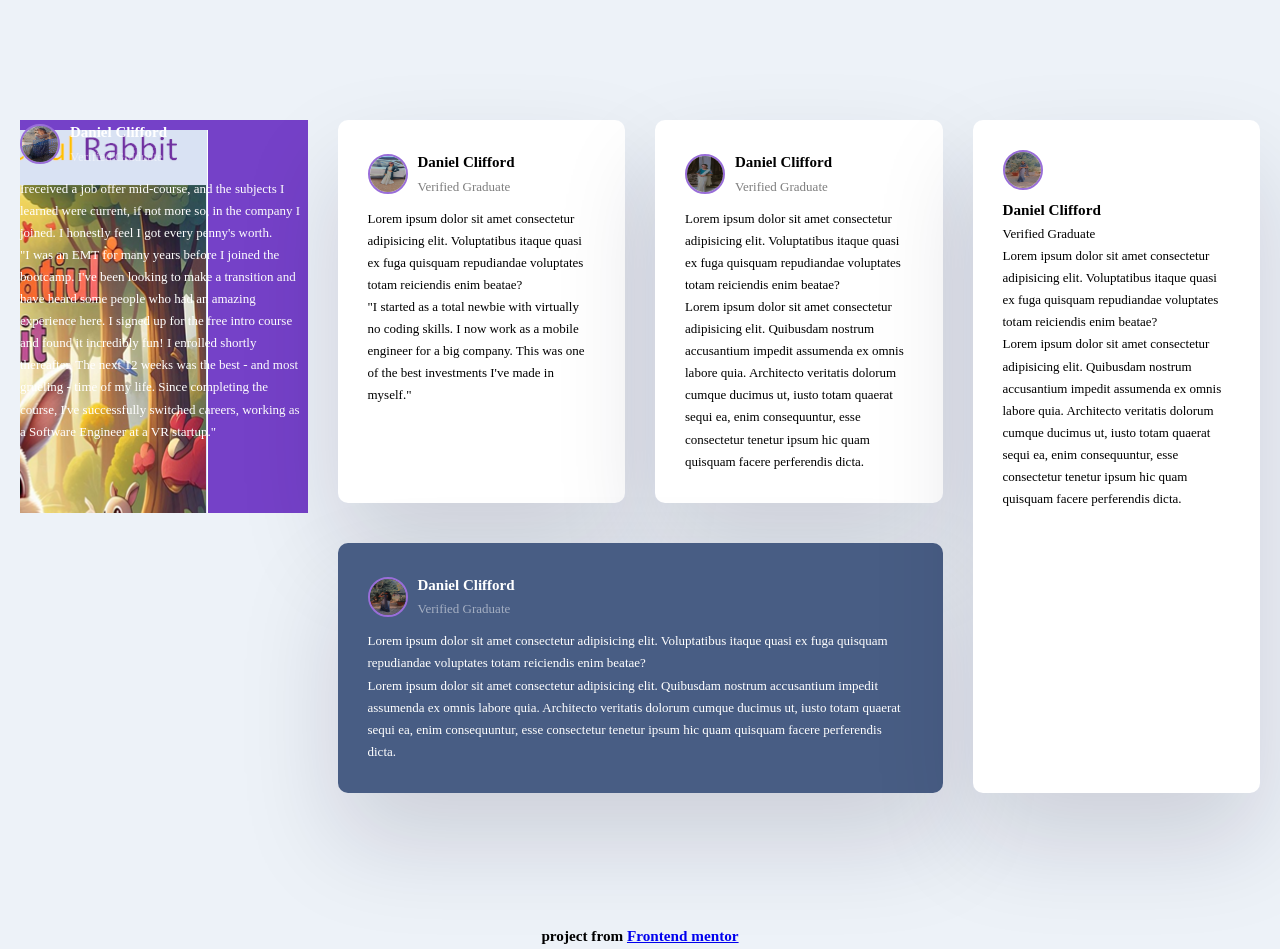
==== css/project/index.html @ a8bf0a81 "project" ====
<!DOCTYPE html>
<html lang="en">
<head>
    <meta charset="UTF-8">
    <meta name="viewport" content="width=device-width, initial-scale=1.0">
     <link rel="stylesheet" href="style.css">
    <title>Testimonials</title>
</head>
<body>
    <div>
    <div class="testimonials">
        <div class="card--bg--purple">
            <header class="card_header">
                <img height="100" weigth=100 src="image/1.jpg" class="card_img" alt="">
                <div>
                    <h3>Daniel Clifford</h3>
                    <p>Verified Graduate</p>
                </div>
            </header>
            <p class="card__lead">
                Ireceived a job offer mid-course, and the subjects I learned were
                current, if not more so, in the company I joined. I honestly feel I
                got every penny's worth. 
           </p>
            <p class="card__quote"> 
                "I was an EMT for many years before I joined the bootcamp. I've been
          looking to make a transition and have heard some people who had an
          amazing experience here. I signed up for the free intro course and
          found it incredibly fun! I enrolled shortly thereafter. The next 12
          weeks was the best - and most grueling - time of my life. Since
          completing the course, I've successfully switched careers, working as
          a Software Engineer at a VR startup."
        </p>
        </div>
    
        <div class="card card--bg--gray-blue">
            <header class="card_header">
                <img height="100" weigth=100 src="image/2.jpg" class="card_img" alt="">
                <div>
                    <h3>Daniel Clifford</h3>
                    <p>Verified Graduate</p>
                </div>
            </header>
            <p class="card__lead">
                Lorem ipsum dolor sit amet consectetur adipisicing elit. Voluptatibus itaque quasi ex fuga quisquam repudiandae voluptates totam reiciendis enim beatae?
            </p>
            <p class="card__quote"> 
                "I started as a total newbie with virtually no coding skills. I now
          work as a mobile engineer for a big company. This was one of the best
          investments I've made in myself."
        </p>
        </div>

        <div class="card ">
            <header class="card_header">
                <img src="image/3.jpg" class="card_img" alt="">
                <div>
                    <h3>Daniel Clifford</h3>
                    <p>Verified Graduate</p>
                </div>
            </header>
            <p class="card__lead">Lorem ipsum dolor sit amet consectetur adipisicing elit. Voluptatibus itaque quasi ex fuga quisquam repudiandae voluptates totam reiciendis enim beatae?</p>
            <p class="card__quote">
                Lorem ipsum dolor sit amet consectetur adipisicing elit. Quibusdam nostrum accusantium impedit assumenda ex omnis labore quia. Architecto veritatis dolorum cumque ducimus ut, 
                iusto totam quaerat sequi ea, enim consequuntur, esse consectetur tenetur ipsum hic quam quisquam facere perferendis dicta.
            </p>
        </div>

        <div class="card card--bg--black-blue">
            <header class="card_header">
                <img src="image/4.jpg" class="card_img" alt="">
                <div>
                    <h3>Daniel Clifford</h3>
                    <p>Verified Graduate</p>
                </div>
            </header>
            <p class="card__lead">
                Lorem ipsum dolor sit amet consectetur adipisicing elit. 
                Voluptatibus itaque quasi ex fuga quisquam 
                repudiandae voluptates totam reiciendis enim beatae?
            </p>
            <p class="card__quote">
                Lorem ipsum dolor sit amet consectetur adipisicing elit. 
                Quibusdam nostrum accusantium impedit 
                assumenda ex omnis labore quia. Architecto veritatis 
                dolorum cumque ducimus ut, iusto totam quaerat sequi ea, enim consequuntur, esse consectetur tenetur ipsum hic quam quisquam facere 
                perferendis
                 dicta.
            </p>
        </div>
    
        <div class="card >
           <header class="card_header">
                <img height="100" weigth=100 src="image/5.jpg" class="card_img" alt="">
                <div>
                    <h3>Daniel Clifford</h3>
                    <p>Verified Graduate</p>
                </div>
            </header>
            <p class="card__lead">
                Lorem ipsum dolor sit amet consectetur adipisicing elit. Voluptatibus itaque quasi ex fuga quisquam repudiandae voluptates totam reiciendis enim beatae?
            </p>
            <p class="card__quote">Lorem ipsum dolor sit amet consectetur adipisicing elit. Quibusdam nostrum accusantium impedit assumenda ex omnis labore quia. Architecto veritatis dolorum cumque ducimus ut, iusto totam quaerat sequi ea, enim consequuntur, esse consectetur tenetur ipsum hic quam quisquam facere perferendis dicta.</p>
        </div>
    </div>
    <footer><h3>
        project from <a href="www.frontendmentor.io/challenges/testimonials-grid-section-Nnw6J7Un7">Frontend mentor</a>
    </h3>
</footer>
</body>
</html>
---- css/project/style.css ----
@import url('https://fonts.googleapis.com/css2?family=Barlow+Semi+Condensed:wght@200;300;400;700&display=swap');
 
*{
    box-sizing: border-box;
    margin: 0;
    padding: 0;
}

body{
    background: #edf2f8;
    font-family: 'Barlow semi Condensed sans-serif';
    line-height: 1.7;
    font-size: 13px;
}

.testimonials{
    max-width: 1440px;
    margin: 100px auto;
    padding: 20px;
    display:grid;
    grid-template-columns: repeat(4,1fr);
    gap: 30px;
}

.card{
    background: #fff;
    border-radius: 10px;
    padding: 30px;
    box-shadow: rgba(17,12,46,0.15) 0px 48px 100px 0px ;
    margin-bottom: 10px;
}

.card_header{
    display: flex;
    align-items: center;
    margin-bottom:10px ;
}

.card_header h3{
    font-size: 15px;
}

.card_header p{
    opacity: 50%;
}

.card_img{
    width: 40px;
    height: 40px;
    border-radius: 100%;
    border: 2px solid #996ed9;
    margin-right: 10px;
}

.card_lead{
    font-size: 1.5rem;
    font-weight: 500;
    line-height: 1.3;
    margin-bottom: 20px;
}

.card_quote{
    font-size: 15px;
    font-weight: 500;
    line-height: 1.4;
    opacity: 70%;
}

.card--bg--purple{
    background: hsl(263,55%,52%);
    color: #fff;
    background-image: url('./image/6.png');
    background-repeat: no-repeat;
    background-position: top 10px right 100px;
}

.card--bg--grey-blue{
    background: hsl(217,90%,35%);
    color: #fff;
}

.card--bg--black-blue{
    background: hsl(219,29%,40%);
    color: #fff;   
}

.card:nth-of-type(1){
    grid-column: 1/3 ;
}

.card:nth-of-type(4){
    grid-column: 2/4 ;
    grid-row: 2;
}

.card:nth-of-type(5){
    grid-column: 4 ;
    grid-row: 1/3;
}

footer{
    text-align: center;
}

@media(max-width:768px){
    .testimonials{
        grid-template-columns: 1fr;
        width: 100%;
    }
    
    .card:nth-of-type(1){
        grid-column: 1 ;
    }

    .card:nth-of-type(4){
        grid-column: 1 ;
        grid-row: 4;
    }

    .card:nth-of-type(5){
        grid-column: 1 ;
        grid-row: 5;
    }
}
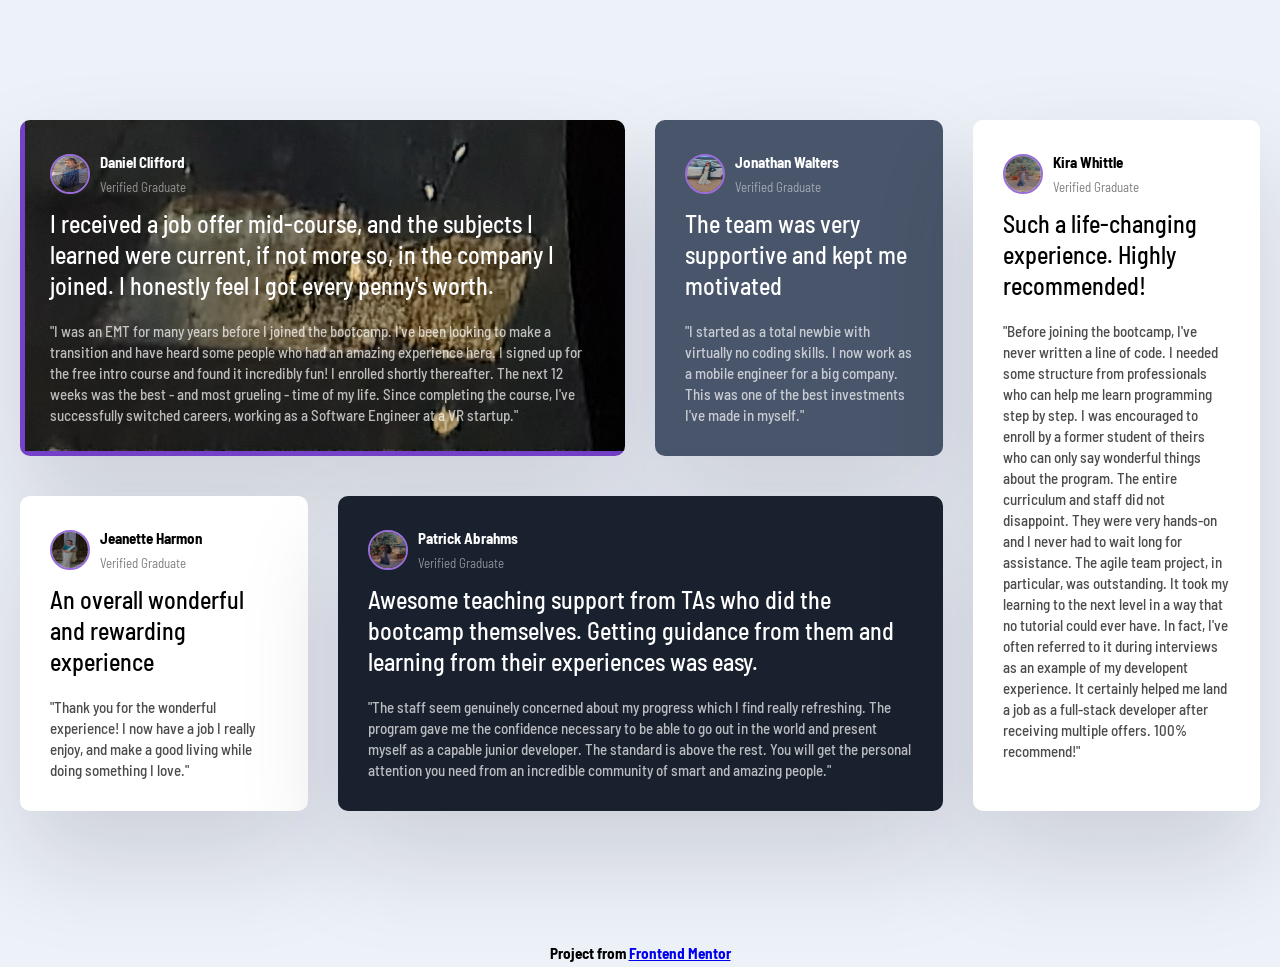
==== commit 4dab0ca6: "project" ====
--- a/css/project/index.html
+++ b/css/project/index.html
@@ -1,29 +1,29 @@
 <!DOCTYPE html>
 <html lang="en">
-<head>
-    <meta charset="UTF-8">
-    <meta name="viewport" content="width=device-width, initial-scale=1.0">
-     <link rel="stylesheet" href="style.css">
+  <head>
+    <meta charset="UTF-8" />
+    <meta http-equiv="X-UA-Compatible" content="IE=edge" />
+    <meta name="viewport" content="width=device-width, initial-scale=1.0" />
+    <link rel="stylesheet" href="style.css" />
     <title>Testimonials</title>
-</head>
-<body>
-    <div>
+  </head>
+  <body>
     <div class="testimonials">
-        <div class="card--bg--purple">
-            <header class="card_header">
-                <img height="100" weigth=100 src="image/1.jpg" class="card_img" alt="">
-                <div>
-                    <h3>Daniel Clifford</h3>
-                    <p>Verified Graduate</p>
-                </div>
-            </header>
-            <p class="card__lead">
-                Ireceived a job offer mid-course, and the subjects I learned were
-                current, if not more so, in the company I joined. I honestly feel I
-                got every penny's worth. 
-           </p>
-            <p class="card__quote"> 
-                "I was an EMT for many years before I joined the bootcamp. I've been
+      <div class="card card--bg-purple">
+        <header class="card__header">
+          <img src="image/1.jpg" class="card__img" alt="" />
+          <div>
+            <h3>Daniel Clifford</h3>
+            <p>Verified Graduate</p>
+          </div>
+        </header>
+        <p class="card__lead">
+          I received a job offer mid-course, and the subjects I learned were
+          current, if not more so, in the company I joined. I honestly feel I
+          got every penny's worth.
+        </p>
+        <p class="card__quote">
+          "I was an EMT for many years before I joined the bootcamp. I've been
           looking to make a transition and have heard some people who had an
           amazing experience here. I signed up for the free intro course and
           found it incredibly fun! I enrolled shortly thereafter. The next 12
@@ -31,81 +31,99 @@
           completing the course, I've successfully switched careers, working as
           a Software Engineer at a VR startup."
         </p>
-        </div>
-    
-        <div class="card card--bg--gray-blue">
-            <header class="card_header">
-                <img height="100" weigth=100 src="image/2.jpg" class="card_img" alt="">
-                <div>
-                    <h3>Daniel Clifford</h3>
-                    <p>Verified Graduate</p>
-                </div>
-            </header>
-            <p class="card__lead">
-                Lorem ipsum dolor sit amet consectetur adipisicing elit. Voluptatibus itaque quasi ex fuga quisquam repudiandae voluptates totam reiciendis enim beatae?
-            </p>
-            <p class="card__quote"> 
-                "I started as a total newbie with virtually no coding skills. I now
+      </div>
+
+      <div class="card card--bg-gray-blue">
+        <header class="card__header">
+          <img src="image/2.jpg" class="card__img" alt="" />
+          <div>
+            <h3>Jonathan Walters</h3>
+            <p>Verified Graduate</p>
+          </div>
+        </header>
+        <p class="card__lead">
+          The team was very supportive and kept me motivated
+        </p>
+        <p class="card__quote">
+          "I started as a total newbie with virtually no coding skills. I now
           work as a mobile engineer for a big company. This was one of the best
           investments I've made in myself."
         </p>
-        </div>
+      </div>
 
-        <div class="card ">
-            <header class="card_header">
-                <img src="image/3.jpg" class="card_img" alt="">
-                <div>
-                    <h3>Daniel Clifford</h3>
-                    <p>Verified Graduate</p>
-                </div>
-            </header>
-            <p class="card__lead">Lorem ipsum dolor sit amet consectetur adipisicing elit. Voluptatibus itaque quasi ex fuga quisquam repudiandae voluptates totam reiciendis enim beatae?</p>
-            <p class="card__quote">
-                Lorem ipsum dolor sit amet consectetur adipisicing elit. Quibusdam nostrum accusantium impedit assumenda ex omnis labore quia. Architecto veritatis dolorum cumque ducimus ut, 
-                iusto totam quaerat sequi ea, enim consequuntur, esse consectetur tenetur ipsum hic quam quisquam facere perferendis dicta.
-            </p>
-        </div>
+      <div class="card">
+        <header class="card__header">
+          <img src="image/3.jpg" class="card__img" alt="" />
+          <div>
+            <h3>Jeanette Harmon</h3>
+            <p>Verified Graduate</p>
+          </div>
+        </header>
+        <p class="card__lead">An overall wonderful and rewarding experience</p>
+        <p class="card__quote">
+          "Thank you for the wonderful experience! I now have a job I really
+          enjoy, and make a good living while doing something I love."
+        </p>
+      </div>
 
-        <div class="card card--bg--black-blue">
-            <header class="card_header">
-                <img src="image/4.jpg" class="card_img" alt="">
-                <div>
-                    <h3>Daniel Clifford</h3>
-                    <p>Verified Graduate</p>
-                </div>
-            </header>
-            <p class="card__lead">
-                Lorem ipsum dolor sit amet consectetur adipisicing elit. 
-                Voluptatibus itaque quasi ex fuga quisquam 
-                repudiandae voluptates totam reiciendis enim beatae?
-            </p>
-            <p class="card__quote">
-                Lorem ipsum dolor sit amet consectetur adipisicing elit. 
-                Quibusdam nostrum accusantium impedit 
-                assumenda ex omnis labore quia. Architecto veritatis 
-                dolorum cumque ducimus ut, iusto totam quaerat sequi ea, enim consequuntur, esse consectetur tenetur ipsum hic quam quisquam facere 
-                perferendis
-                 dicta.
-            </p>
-        </div>
-    
-        <div class="card >
-           <header class="card_header">
-                <img height="100" weigth=100 src="image/5.jpg" class="card_img" alt="">
-                <div>
-                    <h3>Daniel Clifford</h3>
-                    <p>Verified Graduate</p>
-                </div>
-            </header>
-            <p class="card__lead">
-                Lorem ipsum dolor sit amet consectetur adipisicing elit. Voluptatibus itaque quasi ex fuga quisquam repudiandae voluptates totam reiciendis enim beatae?
-            </p>
-            <p class="card__quote">Lorem ipsum dolor sit amet consectetur adipisicing elit. Quibusdam nostrum accusantium impedit assumenda ex omnis labore quia. Architecto veritatis dolorum cumque ducimus ut, iusto totam quaerat sequi ea, enim consequuntur, esse consectetur tenetur ipsum hic quam quisquam facere perferendis dicta.</p>
-        </div>
+      <div class="card card--bg-black-blue">
+        <header class="card__header">
+          <img src="image/4.jpg" class="card__img" alt="" />
+          <div>
+            <h3>Patrick Abrahms</h3>
+            <p>Verified Graduate</p>
+          </div>
+        </header>
+        <p class="card__lead">
+          Awesome teaching support from TAs who did the bootcamp themselves.
+          Getting guidance from them and learning from their experiences was
+          easy.
+        </p>
+        <p class="card__quote">
+          "The staff seem genuinely concerned about my progress which I find
+          really refreshing. The program gave me the confidence necessary to be
+          able to go out in the world and present myself as a capable junior
+          developer. The standard is above the rest. You will get the personal
+          attention you need from an incredible community of smart and amazing
+          people."
+        </p>
+      </div>
+
+      <div class="card">
+        <header class="card__header">
+          <img src="image/5.jpg" class="card__img" alt="" />
+          <div>
+            <h3>Kira Whittle</h3>
+            <p>Verified Graduate</p>
+          </div>
+        </header>
+        <p class="card__lead">
+          Such a life-changing experience. Highly recommended!
+        </p>
+        <p class="card__quote">
+          "Before joining the bootcamp, I've never written a line of code. I
+          needed some structure from professionals who can help me learn
+          programming step by step. I was encouraged to enroll by a former
+          student of theirs who can only say wonderful things about the program.
+          The entire curriculum and staff did not disappoint. They were very
+          hands-on and I never had to wait long for assistance. The agile team
+          project, in particular, was outstanding. It took my learning to the
+          next level in a way that no tutorial could ever have. In fact, I've
+          often referred to it during interviews as an example of my developent
+          experience. It certainly helped me land a job as a full-stack
+          developer after receiving multiple offers. 100% recommend!"
+        </p>
+      </div>
     </div>
-    <footer><h3>
-        project from <a href="www.frontendmentor.io/challenges/testimonials-grid-section-Nnw6J7Un7">Frontend mentor</a>
-    </h3>
-</footer>
-</body>
+
+    <footer>
+      <h3>
+        Project from
+        <a
+          href="https://www.frontendmentor.io/challenges/testimonials-grid-section-Nnw6J7Un7"
+          >Frontend Mentor</a
+        >
+      </h3>
+    </footer>
+  </body>
 </html>
--- a/css/project/style.css
+++ b/css/project/style.css
@@ -1,124 +1,125 @@
- @import url('https://fonts.googleapis.com/css2?family=Barlow+Semi+Condensed:wght@200;300;400;700&display=swap');
- 
-*{
-    box-sizing: border-box;
-    margin: 0;
-    padding: 0;
+@import url('https://fonts.googleapis.com/css2?family=Barlow+Semi+Condensed:wght@200;300;400;700&display=swap');
+
+* {
+  box-sizing: border-box;
+  margin: 0;
+  padding: 0;
 }
 
-body{
-    background: #edf2f8;
-    font-family: 'Barlow semi Condensed sans-serif';
-    line-height: 1.7;
-    font-size: 13px;
+body {
+  background: #edf2f8;
+  font-family: 'Barlow Semi Condensed', sans-serif;
+  line-height: 1.7;
+  font-size: 13px;
 }
 
-.testimonials{
-    max-width: 1440px;
-    margin: 100px auto;
-    padding: 20px;
-    display:grid;
-    grid-template-columns: repeat(4,1fr);
-    gap: 30px;
+.testimonials {
+  max-width: 1440px;
+  margin: 100px auto;
+  padding: 20px;
+  display: grid;
+  grid-template-columns: repeat(4, 1fr);
+  gap: 30px;
 }
 
-.card{
-    background: #fff;
-    border-radius: 10px;
-    padding: 30px;
-    box-shadow: rgba(17,12,46,0.15) 0px 48px 100px 0px ;
-    margin-bottom: 10px;
+.card {
+  background: #fff;
+  border-radius: 10px;
+  padding: 30px;
+  box-shadow: rgba(17, 12, 46, 0.15) 0px 48px 100px 0px;
+  margin-bottom: 10px;
 }
 
-.card_header{
-    display: flex;
-    align-items: center;
-    margin-bottom:10px ;
+.card__header {
+  display: flex;
+  align-items: center;
+  margin-bottom: 10px;
 }
 
-.card_header h3{
-    font-size: 15px;
+.card__header h3 {
+  font-size: 15px;
 }
 
-.card_header p{
-    opacity: 50%;
+.card__header p {
+  opacity: 50%;
 }
 
-.card_img{
-    width: 40px;
-    height: 40px;
-    border-radius: 100%;
-    border: 2px solid #996ed9;
-    margin-right: 10px;
+.card__img {
+  width: 40px;
+  height: 40px;
+  border-radius: 50%;
+  border: 2px solid #996ed9;
+  margin-right: 10px;
 }
 
-.card_lead{
-    font-size: 1.5rem;
-    font-weight: 500;
-    line-height: 1.3;
-    margin-bottom: 20px;
+.card__lead {
+  font-size: 1.5rem;
+  font-weight: 500;
+  line-height: 1.3;
+  margin-bottom: 20px;
 }
 
-.card_quote{
-    font-size: 15px;
-    font-weight: 500;
-    line-height: 1.4;
-    opacity: 70%;
+.card__quote {
+  font-size: 15px;
+  font-weight: 500;
+  line-height: 1.4;
+  opacity: 70%;
 }
 
-.card--bg--purple{
-    background: hsl(263,55%,52%);
-    color: #fff;
-    background-image: url('./image/6.png');
-    background-repeat: no-repeat;
-    background-position: top 10px right 100px;
+.card--bg-purple {
+  background: hsl(263, 55%, 52%);
+  color: #fff;
+  background-image: url('./image/6.png');
+  background-repeat: no-repeat;
+  background-position: top 5px right 5px;
+  background-position: bottom 5px left 5px;
 }
 
-.card--bg--grey-blue{
-    background: hsl(217,90%,35%);
-    color: #fff;
+.card--bg-gray-blue {
+  background: hsl(217, 19%, 35%);
+  color: #fff;
 }
 
-.card--bg--black-blue{
-    background: hsl(219,29%,40%);
-    color: #fff;   
+.card--bg-black-blue {
+  background: hsl(219, 29%, 14%);
+  color: #fff;
 }
 
-.card:nth-of-type(1){
-    grid-column: 1/3 ;
+.card:nth-of-type(1) {
+  grid-column: 1 / 3;
 }
 
-.card:nth-of-type(4){
-    grid-column: 2/4 ;
-    grid-row: 2;
+.card:nth-of-type(4) {
+  grid-column: 2 / 4;
+  grid-row: 2;
 }
 
-.card:nth-of-type(5){
-    grid-column: 4 ;
-    grid-row: 1/3;
+.card:nth-of-type(5) {
+  grid-column: 4;
+  grid-row: 1 / 3;
 }
 
-footer{
-    text-align: center;
+footer {
+  text-align: center;
 }
 
-@media(max-width:768px){
-    .testimonials{
-        grid-template-columns: 1fr;
-        width: 100%;
-    }
-    
-    .card:nth-of-type(1){
-        grid-column: 1 ;
-    }
+@media (max-width: 768px) {
+  .testimonials {
+    grid-template-columns: 1fr;
+    width: 100%;
+  }
 
-    .card:nth-of-type(4){
-        grid-column: 1 ;
-        grid-row: 4;
-    }
+  .card:nth-of-type(1) {
+    grid-column: 1;
+  }
 
-    .card:nth-of-type(5){
-        grid-column: 1 ;
-        grid-row: 5;
-    }
+  .card:nth-of-type(4) {
+    grid-column: 1;
+    grid-row: 4;
+  }
+
+  .card:nth-of-type(5) {
+    grid-column: 1;
+    grid-row: 5;
+  }
 }
